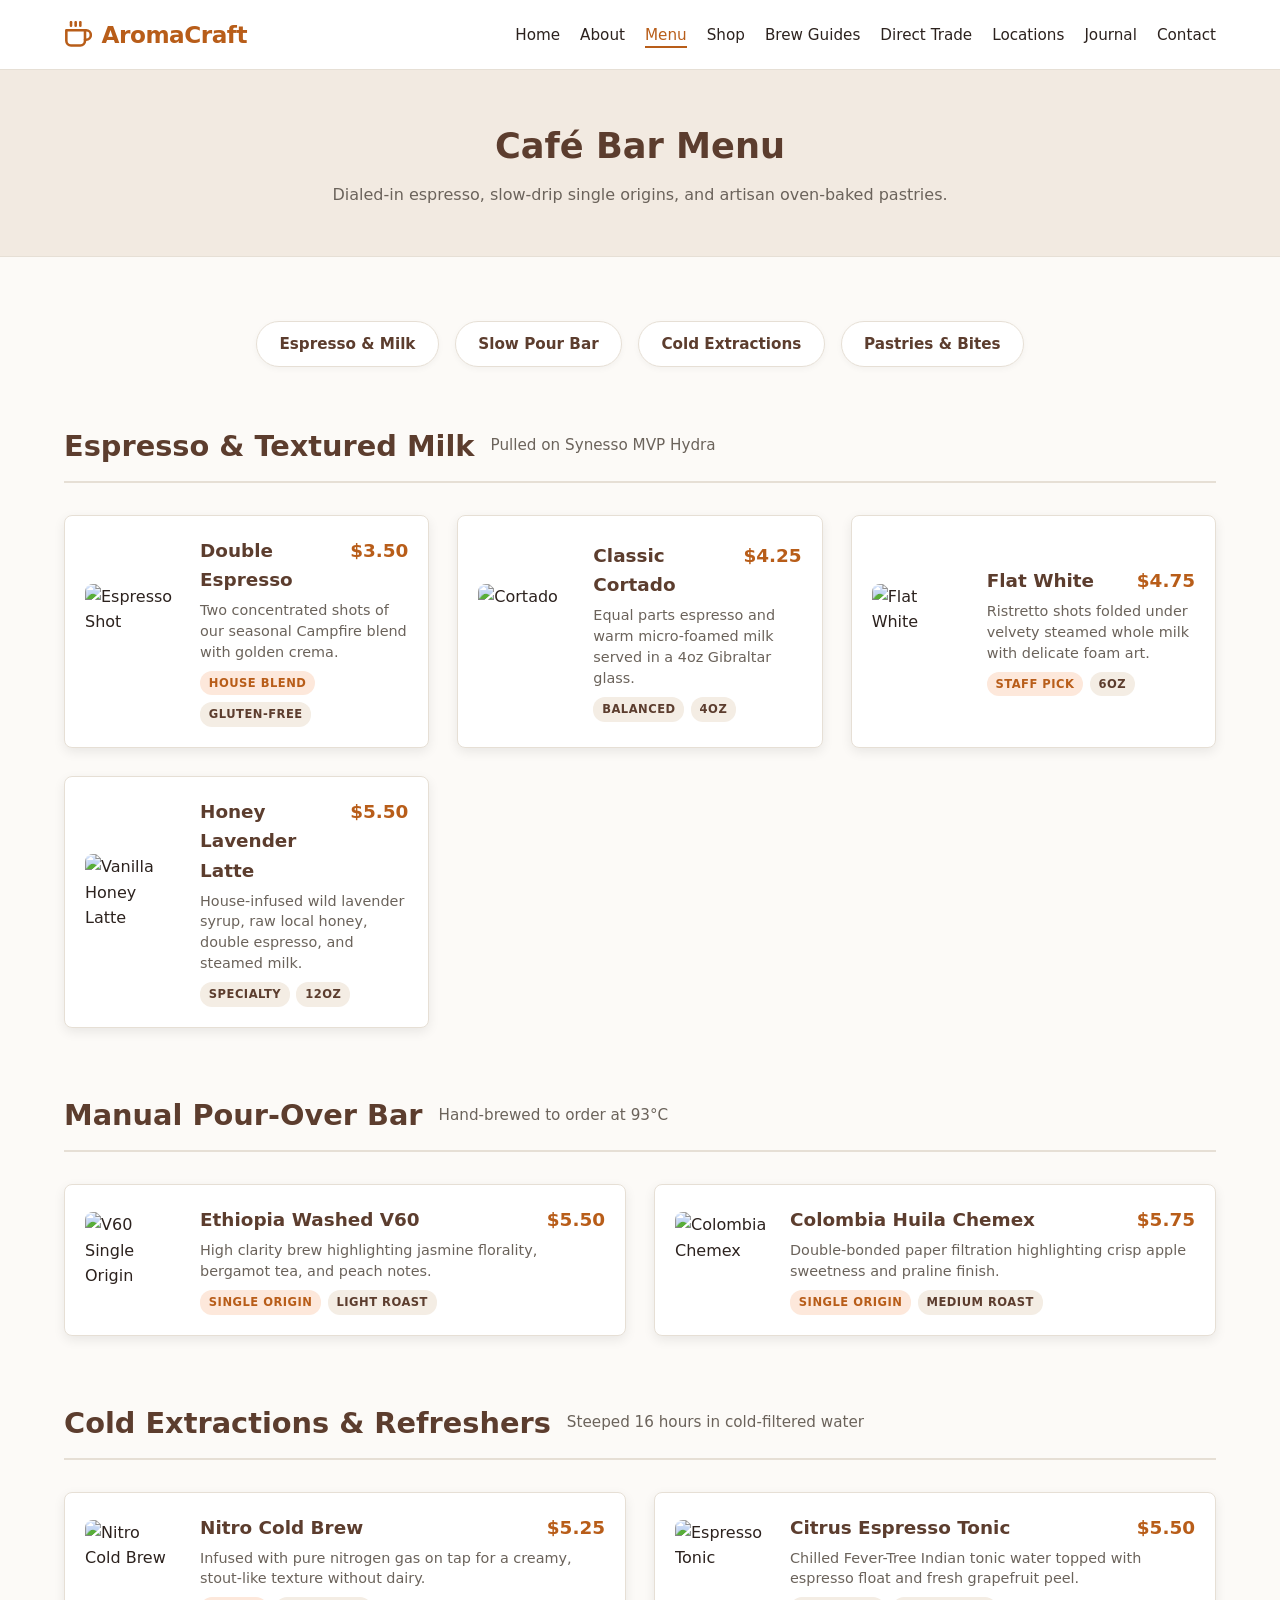
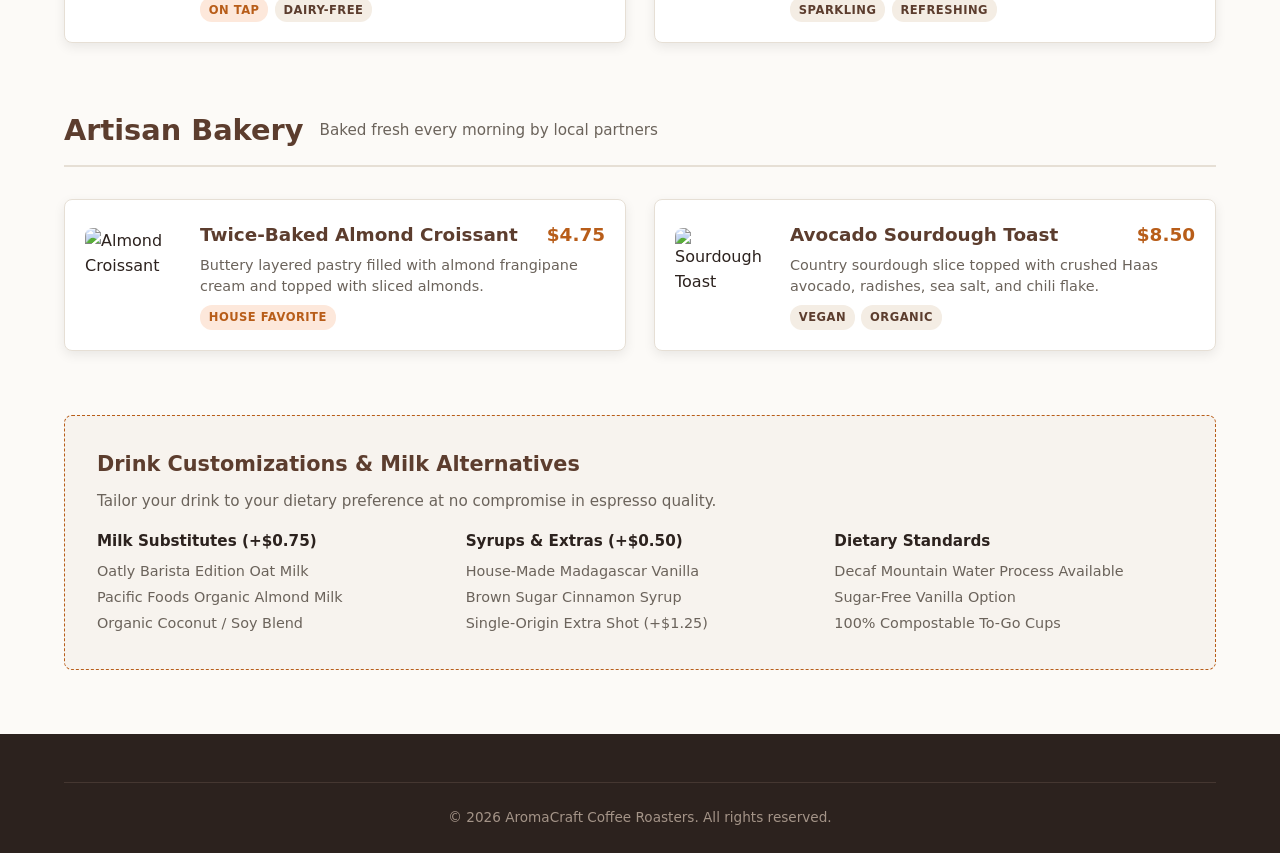
==== menu.html @ 823802d7 "Initial commit: 11-page coffee roastery website" ====
<!DOCTYPE html>
<html lang="en">
<head>
  <meta charset="UTF-8">
  <meta name="viewport" content="width=device-width, initial-scale=1.0">
  <title>Café Bar Menu | AromaCraft Roasters</title>
  <link rel="stylesheet" href="css/styles.css">
  <style>
    /* Specific Menu Layout Enhancements */
    .menu-nav {
      display: flex;
      justify-content: center;
      gap: 1rem;
      flex-wrap: wrap;
      margin-bottom: 3.5rem;
    }

    .menu-nav a {
      background: var(--surface);
      color: var(--primary);
      border: 1px solid var(--border);
      padding: 0.6rem 1.4rem;
      border-radius: 30px;
      font-weight: 600;
      font-size: 0.95rem;
      box-shadow: 0 2px 6px rgba(0,0,0,0.04);
      transition: all 0.25s ease;
    }

    .menu-nav a:hover {
      background: var(--secondary);
      color: #fff;
      border-color: var(--secondary);
      transform: translateY(-2px);
    }

    .menu-section {
      margin-bottom: 4rem;
    }

    .menu-section-header {
      display: flex;
      align-items: center;
      gap: 1rem;
      margin-bottom: 2rem;
      padding-bottom: 0.75rem;
      border-bottom: 2px solid var(--border);
    }

    .menu-section-header h2 {
      font-size: 1.8rem;
      color: var(--primary);
    }

    .menu-section-header span {
      color: var(--muted);
      font-size: 0.95rem;
    }

    /* Menu Items Grid */
    .menu-grid {
      display: grid;
      grid-template-columns: repeat(auto-fit, minmax(340px, 1fr));
      gap: 1.75rem;
    }

    .menu-item {
      background: var(--surface);
      border: 1px solid var(--border);
      border-radius: var(--radius);
      padding: 1.25rem;
      display: flex;
      gap: 1.25rem;
      align-items: center;
      box-shadow: var(--shadow);
      transition: transform 0.25s ease, box-shadow 0.25s ease, border-color 0.25s ease;
    }

    .menu-item:hover {
      transform: translateY(-4px);
      box-shadow: 0 10px 20px rgba(44, 34, 30, 0.08);
      border-color: rgba(184, 93, 25, 0.35);
    }

    .menu-item-img {
      width: 95px;
      height: 95px;
      border-radius: var(--radius);
      object-fit: cover;
      flex-shrink: 0;
    }

    .menu-item-info {
      flex-grow: 1;
    }

    .menu-item-top {
      display: flex;
      justify-content: space-between;
      align-items: baseline;
      margin-bottom: 0.35rem;
    }

    .menu-item-title {
      font-size: 1.15rem;
      font-weight: 700;
      color: var(--primary);
    }

    .menu-item-price {
      font-weight: 800;
      color: var(--secondary);
      font-size: 1.15rem;
      white-space: nowrap;
      margin-left: 0.5rem;
    }

    .menu-item-desc {
      color: var(--muted);
      font-size: 0.9rem;
      line-height: 1.45;
      margin-bottom: 0.5rem;
    }

    .tag-container {
      display: flex;
      gap: 0.4rem;
      flex-wrap: wrap;
    }

    .tag {
      font-size: 0.72rem;
      font-weight: 700;
      text-transform: uppercase;
      letter-spacing: 0.5px;
      padding: 0.2rem 0.55rem;
      border-radius: 12px;
      background: #f4ede4;
      color: var(--primary);
    }

    .tag.highlight {
      background: #fde8db;
      color: var(--secondary);
    }

    /* Customize Add-ons Box */
    .custom-box {
      background: #f7f3ee;
      border: 1px dashed var(--secondary);
      border-radius: var(--radius);
      padding: 2rem;
      margin-top: 3rem;
    }

    .custom-box h3 {
      color: var(--primary);
      margin-bottom: 0.5rem;
      font-size: 1.3rem;
    }

    .custom-grid {
      display: grid;
      grid-template-columns: repeat(auto-fit, minmax(200px, 1fr));
      gap: 1.25rem;
      margin-top: 1rem;
    }

    .custom-col strong {
      display: block;
      color: var(--dark);
      font-size: 0.95rem;
      margin-bottom: 0.35rem;
    }

    .custom-col ul {
      list-style: none;
      font-size: 0.9rem;
      color: var(--muted);
      line-height: 1.8;
    }

    @media (max-width: 600px) {
      .menu-item {
        flex-direction: column;
        align-items: flex-start;
      }
      .menu-item-img {
        width: 100%;
        height: 160px;
      }
    }
  </style>
</head>
<body>

  <!-- Sticky Header with Animated Logo -->
  <header>
    <div class="container nav-container">
      <a href="index.html" class="logo">
        <svg class="logo-icon" viewBox="0 0 24 24" fill="none" stroke="currentColor" stroke-width="2" stroke-linecap="round" stroke-linejoin="round">
          <path d="M18 8h1a4 4 0 0 1 0 8h-1"></path>
          <path d="M2 8h16v9a4 4 0 0 1-4 4H6a4 4 0 0 1-4-4V8z"></path>
          <line x1="6" y1="1" x2="6" y2="4"></line>
          <line x1="10" y1="1" x2="10" y2="4"></line>
          <line x1="14" y1="1" x2="14" y2="4"></line>
        </svg>
        <span>Aroma<span class="logo-accent">Craft</span></span>
      </a>
      <nav>
        <ul>
          <li><a href="index.html">Home</a></li>
          <li><a href="about.html">About</a></li>
          <li><a href="menu.html" class="active">Menu</a></li>
          <li><a href="shop.html">Shop</a></li>
          <li><a href="brewing-guides.html">Brew Guides</a></li>
          <li><a href="sustainability.html">Direct Trade</a></li>
          <li><a href="locations.html">Locations</a></li>
          <li><a href="blog.html">Journal</a></li>
          <li><a href="contact.html">Contact</a></li>
        </ul>
      </nav>
    </div>
  </header>

  <main>
    <div class="page-header">
      <div class="container">
        <h1>Café Bar Menu</h1>
        <p>Dialed-in espresso, slow-drip single origins, and artisan oven-baked pastries.</p>
      </div>
    </div>

    <section class="section-padding container">
      
      <!-- Quick Navigation Anchors -->
      <div class="menu-nav">
        <a href="#espresso">Espresso &amp; Milk</a>
        <a href="#slowbar">Slow Pour Bar</a>
        <a href="#cold">Cold Extractions</a>
        <a href="#pastries">Pastries &amp; Bites</a>
      </div>

      <!-- Section 1: Espresso -->
      <div class="menu-section" id="espresso">
        <div class="menu-section-header">
          <h2>Espresso &amp; Textured Milk</h2>
          <span>Pulled on Synesso MVP Hydra</span>
        </div>

        <div class="menu-grid">
          <div class="menu-item">
            <img class="menu-item-img" src="https://images.unsplash.com/photo-1514432324607-a09d9b4aefdd?auto=format&fit=crop&w=300&q=80" alt="Espresso Shot">
            <div class="menu-item-info">
              <div class="menu-item-top">
                <span class="menu-item-title">Double Espresso</span>
                <span class="menu-item-price">$3.50</span>
              </div>
              <p class="menu-item-desc">Two concentrated shots of our seasonal Campfire blend with golden crema.</p>
              <div class="tag-container">
                <span class="tag highlight">House Blend</span>
                <span class="tag">Gluten-Free</span>
              </div>
            </div>
          </div>

          <div class="menu-item">
            <img class="menu-item-img" src="https://images.unsplash.com/photo-1534778101976-62847782c213?auto=format&fit=crop&w=300&q=80" alt="Cortado">
            <div class="menu-item-info">
              <div class="menu-item-top">
                <span class="menu-item-title">Classic Cortado</span>
                <span class="menu-item-price">$4.25</span>
              </div>
              <p class="menu-item-desc">Equal parts espresso and warm micro-foamed milk served in a 4oz Gibraltar glass.</p>
              <div class="tag-container">
                <span class="tag">Balanced</span>
                <span class="tag">4oz</span>
              </div>
            </div>
          </div>

          <div class="menu-item">
            <img class="menu-item-img" src="https://images.unsplash.com/photo-1577968897966-3d4325b36b61?auto=format&fit=crop&w=300&q=80" alt="Flat White">
            <div class="menu-item-info">
              <div class="menu-item-top">
                <span class="menu-item-title">Flat White</span>
                <span class="menu-item-price">$4.75</span>
              </div>
              <p class="menu-item-desc">Ristretto shots folded under velvety steamed whole milk with delicate foam art.</p>
              <div class="tag-container">
                <span class="tag highlight">Staff Pick</span>
                <span class="tag">6oz</span>
              </div>
            </div>
          </div>

          <div class="menu-item">
            <img class="menu-item-img" src="https://images.unsplash.com/photo-1572442388796-11668a67e53d?auto=format&fit=crop&w=300&q=80" alt="Vanilla Honey Latte">
            <div class="menu-item-info">
              <div class="menu-item-top">
                <span class="menu-item-title">Honey Lavender Latte</span>
                <span class="menu-item-price">$5.50</span>
              </div>
              <p class="menu-item-desc">House-infused wild lavender syrup, raw local honey, double espresso, and steamed milk.</p>
              <div class="tag-container">
                <span class="tag">Specialty</span>
                <span class="tag">12oz</span>
              </div>
            </div>
          </div>
        </div>
      </div>

      <!-- Section 2: Slow Pour Bar -->
      <div class="menu-section" id="slowbar">
        <div class="menu-section-header">
          <h2>Manual Pour-Over Bar</h2>
          <span>Hand-brewed to order at 93°C</span>
        </div>

        <div class="menu-grid">
          <div class="menu-item">
            <img class="menu-item-img" src="https://images.unsplash.com/photo-1517701550927-30cf4ba1dba5?auto=format&fit=crop&w=300&q=80" alt="V60 Single Origin">
            <div class="menu-item-info">
              <div class="menu-item-top">
                <span class="menu-item-title">Ethiopia Washed V60</span>
                <span class="menu-item-price">$5.50</span>
              </div>
              <p class="menu-item-desc">High clarity brew highlighting jasmine florality, bergamot tea, and peach notes.</p>
              <div class="tag-container">
                <span class="tag highlight">Single Origin</span>
                <span class="tag">Light Roast</span>
              </div>
            </div>
          </div>

          <div class="menu-item">
            <img class="menu-item-img" src="https://images.unsplash.com/photo-1544787219-7f47ccb76574?auto=format&fit=crop&w=300&q=80" alt="Colombia Chemex">
            <div class="menu-item-info">
              <div class="menu-item-top">
                <span class="menu-item-title">Colombia Huila Chemex</span>
                <span class="menu-item-price">$5.75</span>
              </div>
              <p class="menu-item-desc">Double-bonded paper filtration highlighting crisp apple sweetness and praline finish.</p>
              <div class="tag-container">
                <span class="tag highlight">Single Origin</span>
                <span class="tag">Medium Roast</span>
              </div>
            </div>
          </div>
        </div>
      </div>

      <!-- Section 3: Cold Extractions -->
      <div class="menu-section" id="cold">
        <div class="menu-section-header">
          <h2>Cold Extractions &amp; Refreshers</h2>
          <span>Steeped 16 hours in cold-filtered water</span>
        </div>

        <div class="menu-grid">
          <div class="menu-item">
            <img class="menu-item-img" src="https://images.unsplash.com/photo-1517256064527-09c73fc73e38?auto=format&fit=crop&w=300&q=80" alt="Nitro Cold Brew">
            <div class="menu-item-info">
              <div class="menu-item-top">
                <span class="menu-item-title">Nitro Cold Brew</span>
                <span class="menu-item-price">$5.25</span>
              </div>
              <p class="menu-item-desc">Infused with pure nitrogen gas on tap for a creamy, stout-like texture without dairy.</p>
              <div class="tag-container">
                <span class="tag highlight">On Tap</span>
                <span class="tag">Dairy-Free</span>
              </div>
            </div>
          </div>

          <div class="menu-item">
            <img class="menu-item-img" src="https://images.unsplash.com/photo-1551024709-8f23befc6f87?auto=format&fit=crop&w=300&q=80" alt="Espresso Tonic">
            <div class="menu-item-info">
              <div class="menu-item-top">
                <span class="menu-item-title">Citrus Espresso Tonic</span>
                <span class="menu-item-price">$5.50</span>
              </div>
              <p class="menu-item-desc">Chilled Fever-Tree Indian tonic water topped with espresso float and fresh grapefruit peel.</p>
              <div class="tag-container">
                <span class="tag">Sparkling</span>
                <span class="tag">Refreshing</span>
              </div>
            </div>
          </div>
        </div>
      </div>

      <!-- Section 4: Pastries & Bites -->
      <div class="menu-section" id="pastries">
        <div class="menu-section-header">
          <h2>Artisan Bakery</h2>
          <span>Baked fresh every morning by local partners</span>
        </div>

        <div class="menu-grid">
          <div class="menu-item">
            <img class="menu-item-img" src="https://images.unsplash.com/photo-1555507036-ab1f4038808a?auto=format&fit=crop&w=300&q=80" alt="Almond Croissant">
            <div class="menu-item-info">
              <div class="menu-item-top">
                <span class="menu-item-title">Twice-Baked Almond Croissant</span>
                <span class="menu-item-price">$4.75</span>
              </div>
              <p class="menu-item-desc">Buttery layered pastry filled with almond frangipane cream and topped with sliced almonds.</p>
              <div class="tag-container">
                <span class="tag highlight">House Favorite</span>
              </div>
            </div>
          </div>

          <div class="menu-item">
            <img class="menu-item-img" src="https://images.unsplash.com/photo-1509440159596-0249088772ff?auto=format&fit=crop&w=300&q=80" alt="Sourdough Toast">
            <div class="menu-item-info">
              <div class="menu-item-top">
                <span class="menu-item-title">Avocado Sourdough Toast</span>
                <span class="menu-item-price">$8.50</span>
              </div>
              <p class="menu-item-desc">Country sourdough slice topped with crushed Haas avocado, radishes, sea salt, and chili flake.</p>
              <div class="tag-container">
                <span class="tag">Vegan</span>
                <span class="tag">Organic</span>
              </div>
            </div>
          </div>
        </div>
      </div>

      <!-- Customization Box -->
      <div class="custom-box">
        <h3>Drink Customizations &amp; Milk Alternatives</h3>
        <p style="color: var(--muted); font-size: 0.95rem;">Tailor your drink to your dietary preference at no compromise in espresso quality.</p>
        
        <div class="custom-grid">
          <div class="custom-col">
            <strong>Milk Substitutes (+$0.75)</strong>
            <ul>
              <li>Oatly Barista Edition Oat Milk</li>
              <li>Pacific Foods Organic Almond Milk</li>
              <li>Organic Coconut / Soy Blend</li>
            </ul>
          </div>
          <div class="custom-col">
            <strong>Syrups &amp; Extras (+$0.50)</strong>
            <ul>
              <li>House-Made Madagascar Vanilla</li>
              <li>Brown Sugar Cinnamon Syrup</li>
              <li>Single-Origin Extra Shot (+$1.25)</li>
            </ul>
          </div>
          <div class="custom-col">
            <strong>Dietary Standards</strong>
            <ul>
              <li>Decaf Mountain Water Process Available</li>
              <li>Sugar-Free Vanilla Option</li>
              <li>100% Compostable To-Go Cups</li>
            </ul>
          </div>
        </div>
      </div>

    </section>
  </main>

  <footer>
    <div class="container footer-bottom">
      <p>&copy; 2026 AromaCraft Coffee Roasters. All rights reserved.</p>
    </div>
  </footer>

</body>
</html>
---- css/styles.css ----
:root {
  --primary: #5c3d2e;
  --primary-hover: #452b20;
  --secondary: #b85d19;
  --accent: #e0a96d;
  --dark: #2c221e;
  --light: #fcfaf7;
  --surface: #ffffff;
  --muted: #6b635b;
  --border: #e6dfd5;
  --radius: 8px;
  --shadow: 0 4px 12px rgba(0, 0, 0, 0.08);
  --max-width: 1160px;
}

*, *::before, *::after {
  box-sizing: border-box;
  margin: 0;
  padding: 0;
}

body {
  font-family: system-ui, -apple-system, BlinkMacSystemFont, "Segoe UI", Roboto, sans-serif;
  line-height: 1.6;
  color: var(--dark);
  background-color: var(--light);
}

a {
  color: var(--secondary);
  text-decoration: none;
  transition: color 0.2s ease;
}

a:hover {
  color: var(--primary-hover);
}

img {
  max-width: 100%;
  height: auto;
  display: block;
}

.container {
  width: 90%;
  max-width: var(--max-width);
  margin-left: auto;
  margin-right: auto;
}

/* Header & Navigation */
header {
  background-color: var(--surface);
  border-bottom: 1px solid var(--border);
  position: sticky;
  top: 0;
  z-index: 1000;
}

.nav-container {
  display: flex;
  justify-content: space-between;
  align-items: center;
  padding: 1rem 0;
}

.logo {
  font-size: 1.4rem;
  font-weight: 700;
  color: var(--primary);
  letter-spacing: -0.5px;
}

.logo span {
  color: var(--secondary);
}

nav ul {
  display: flex;
  list-style: none;
  gap: 1.25rem;
  flex-wrap: wrap;
}

nav a {
  font-size: 0.95rem;
  font-weight: 500;
  color: var(--dark);
  padding: 0.35rem 0;
  border-bottom: 2px solid transparent;
}

nav a:hover,
nav a.active {
  color: var(--secondary);
  border-bottom-color: var(--secondary);
}

/* Hero Section */
.hero {
  background: linear-gradient(rgba(44, 34, 30, 0.8), rgba(44, 34, 30, 0.8)),
              url('https://images.unsplash.com/photo-1501339847302-ac426a4a7cbb?auto=format&fit=crop&w=1200&q=80') center/cover;
  color: #ffffff;
  padding: 6rem 0;
  text-align: center;
}

.hero h1 {
  font-size: 2.8rem;
  margin-bottom: 1rem;
}

.hero p {
  font-size: 1.2rem;
  max-width: 680px;
  margin: 0 auto 1.5rem auto;
  color: #e5ded6;
}

/* Page Banner */
.page-header {
  background-color: #f2eae1;
  padding: 3rem 0;
  text-align: center;
  border-bottom: 1px solid var(--border);
}

.page-header h1 {
  font-size: 2.2rem;
  color: var(--primary);
  margin-bottom: 0.5rem;
}

.page-header p {
  color: var(--muted);
}

/* Buttons */
.btn {
  display: inline-block;
  background-color: var(--secondary);
  color: #ffffff;
  padding: 0.75rem 1.5rem;
  border-radius: var(--radius);
  font-weight: 600;
  border: none;
  cursor: pointer;
  transition: background-color 0.2s ease;
}

.btn:hover {
  background-color: #9b4b12;
  color: #ffffff;
}

.btn-secondary {
  background-color: transparent;
  color: var(--primary);
  border: 1px solid var(--primary);
}

.btn-secondary:hover {
  background-color: var(--primary);
  color: #ffffff;
}

/* Card Grids */
.section-padding {
  padding: 4rem 0;
}

.section-title {
  text-align: center;
  margin-bottom: 2.5rem;
}

.section-title h2 {
  font-size: 2rem;
  color: var(--primary);
  margin-bottom: 0.5rem;
}

.grid-3 {
  display: grid;
  grid-template-columns: repeat(auto-fit, minmax(280px, 1fr));
  gap: 2rem;
}

.card {
  background: var(--surface);
  border: 1px solid var(--border);
  border-radius: var(--radius);
  padding: 1.5rem;
  box-shadow: var(--shadow);
  display: flex;
  flex-direction: column;
}

.card img {
  border-radius: var(--radius);
  margin-bottom: 1rem;
  height: 200px;
  width: 100%;
  object-fit: cover;
}

.card h3 {
  color: var(--primary);
  margin-bottom: 0.5rem;
}

.card p {
  color: var(--muted);
  font-size: 0.95rem;
  margin-bottom: 1rem;
  flex-grow: 1;
}

.card .price {
  font-size: 1.25rem;
  font-weight: 700;
  color: var(--secondary);
  margin-bottom: 1rem;
}

/* Tables (for Menu & Guides) */
.table-wrapper {
  overflow-x: auto;
  margin: 2rem 0;
}

table {
  width: 100%;
  border-collapse: collapse;
  background-color: var(--surface);
  border-radius: var(--radius);
  overflow: hidden;
  box-shadow: var(--shadow);
}

th, td {
  padding: 1rem 1.25rem;
  text-align: left;
  border-bottom: 1px solid var(--border);
}

th {
  background-color: var(--primary);
  color: #ffffff;
}

tr:nth-child(even) {
  background-color: #fbf9f6;
}

/* Forms */
.form-card {
  background: var(--surface);
  padding: 2.5rem;
  border-radius: var(--radius);
  border: 1px solid var(--border);
  max-width: 650px;
  margin: 0 auto;
  box-shadow: var(--shadow);
}

.form-group {
  margin-bottom: 1.25rem;
}

.form-group label {
  display: block;
  font-weight: 600;
  margin-bottom: 0.4rem;
  color: var(--dark);
}

.form-group input,
.form-group select,
.form-group textarea {
  width: 100%;
  padding: 0.75rem;
  border: 1px solid var(--border);
  border-radius: var(--radius);
  font-size: 1rem;
  font-family: inherit;
  background-color: #fff;
}

.form-group input:focus,
.form-group select:focus,
.form-group textarea:focus {
  outline: none;
  border-color: var(--secondary);
  box-shadow: 0 0 0 3px rgba(184, 93, 25, 0.15);
}

/* Footer */
footer {
  background-color: var(--dark);
  color: #e5ded6;
  padding: 3rem 0 1.5rem 0;
  margin-top: auto;
}

.footer-grid {
  display: grid;
  grid-template-columns: repeat(auto-fit, minmax(200px, 1fr));
  gap: 2rem;
  margin-bottom: 2rem;
}

.footer-col h4 {
  color: #ffffff;
  margin-bottom: 1rem;
  font-size: 1.1rem;
}

.footer-col ul {
  list-style: none;
}

.footer-col li {
  margin-bottom: 0.5rem;
}

.footer-col a {
  color: #bfaea0;
}

.footer-col a:hover {
  color: #ffffff;
}

.footer-bottom {
  border-top: 1px solid #453731;
  padding-top: 1.5rem;
  text-align: center;
  font-size: 0.85rem;
  color: #a49488;
}

/* Responsive adjustments */
@media (max-width: 768px) {
  .nav-container {
    flex-direction: column;
    gap: 1rem;
  }
  nav ul {
    justify-content: center;
    gap: 0.75rem;
  }
  .hero h1 {
    font-size: 2.1rem;
  }
}


/* 1. Global Smooth Scroll */
html {
  scroll-behavior: smooth;
}

/* 2. Keyframe Definitions */
@keyframes fadeIn {
  from {
    opacity: 0;
  }
  to {
    opacity: 1;
  }
}

@keyframes slideUpFade {
  from {
    opacity: 0;
    transform: translateY(24px);
  }
  to {
    opacity: 1;
    transform: translateY(0);
  }
}

@keyframes pulseGlow {
  0%, 100% {
    box-shadow: 0 0 0 0 rgba(184, 93, 25, 0.4);
  }
  50% {
    box-shadow: 0 0 0 10px rgba(184, 93, 25, 0);
  }
}

/* 3. Page Load & Section Entrance Effects */
main {
  animation: fadeIn 0.6s cubic-bezier(0.16, 1, 0.3, 1) forwards;
}

.hero h1,
.page-header h1 {
  animation: slideUpFade 0.7s cubic-bezier(0.16, 1, 0.3, 1) forwards;
}

.hero p,
.page-header p {
  animation: slideUpFade 0.85s cubic-bezier(0.16, 1, 0.3, 1) forwards;
}

.hero .btn {
  animation: slideUpFade 1s cubic-bezier(0.16, 1, 0.3, 1) forwards,
             pulseGlow 2.5s infinite 1.5s;
}

/* 4. Glassmorphism & Header Polish */
header {
  backdrop-filter: blur(8px);
  -webkit-backdrop-filter: blur(8px);
  background-color: rgba(255, 255, 255, 0.92);
  transition: all 0.3s ease;
}

/* 5. Animated Nav Underline */
nav a {
  position: relative;
  border-bottom: none !important; /* Replaces static border */
  padding-bottom: 4px;
}

nav a::after {
  content: "";
  position: absolute;
  bottom: 0;
  left: 0;
  width: 100%;
  height: 2px;
  background-color: var(--secondary);
  transform: scaleX(0);
  transform-origin: right;
  transition: transform 0.3s cubic-bezier(0.65, 0, 0.35, 1);
}

nav a:hover::after,
nav a.active::after {
  transform: scaleX(1);
  transform-origin: left;
}

/* 6. Card Hover Depth & Image Zoom */
.card {
  position: relative;
  overflow: hidden;
  transition: transform 0.35s cubic-bezier(0.16, 1, 0.3, 1),
              box-shadow 0.35s cubic-bezier(0.16, 1, 0.3, 1),
              border-color 0.3s ease;
}

.card:hover {
  transform: translateY(-8px);
  box-shadow: 0 14px 28px rgba(44, 34, 30, 0.14);
  border-color: rgba(184, 93, 25, 0.3);
}

.card img {
  transition: transform 0.45s cubic-bezier(0.16, 1, 0.3, 1);
}

.card:hover img {
  transform: scale(1.05);
}

/* 7. Button Hover Micro-Interactions */
.btn {
  position: relative;
  transition: transform 0.2s ease, background-color 0.2s ease, box-shadow 0.2s ease;
  overflow: hidden;
}

.btn:hover {
  transform: translateY(-2px);
  box-shadow: 0 6px 16px rgba(184, 93, 25, 0.3);
}

.btn:active {
  transform: translateY(0);
}

/* 8. Table Row & Form Smooth Highlights */
table tbody tr {
  transition: background-color 0.2s ease;
}

table tbody tr:hover {
  background-color: #f5ebe0;
}

.form-group input,
.form-group select,
.form-group textarea {
  transition: border-color 0.25s ease, box-shadow 0.25s ease;
}

.logo {
  display: inline-flex;
  align-items: center;
  gap: 0.6rem;
  font-size: 1.45rem;
  font-weight: 800;
  color: var(--primary);
  letter-spacing: -0.5px;
  text-decoration: none;
  transition: transform 0.25s ease;
}

.logo-icon {
  width: 28px;
  height: 28px;
  color: var(--secondary);
  stroke-width: 2.2;
  transition: transform 0.3s cubic-bezier(0.34, 1.56, 0.64, 1), stroke 0.25s ease;
}

.logo .logo-accent {
  color: var(--secondary);
}

/* Hover Interaction */
.logo:hover {
  transform: scale(1.02);
}

.logo:hover .logo-icon {
  transform: rotate(-10deg) scale(1.1);
  color: var(--primary);
}

/* Floating Steam Animation */
@keyframes steamRise {
  0%, 100% {
    transform: translateY(0);
    opacity: 0.7;
  }
  50% {
    transform: translateY(-2px);
    opacity: 1;
  }
}

.logo-icon line {
  animation: steamRise 2s ease-in-out infinite;
}

.logo-icon line:nth-child(4) {
  animation-delay: 0.3s;
}

.logo-icon line:nth-child(5) {
  animation-delay: 0.6s;
}
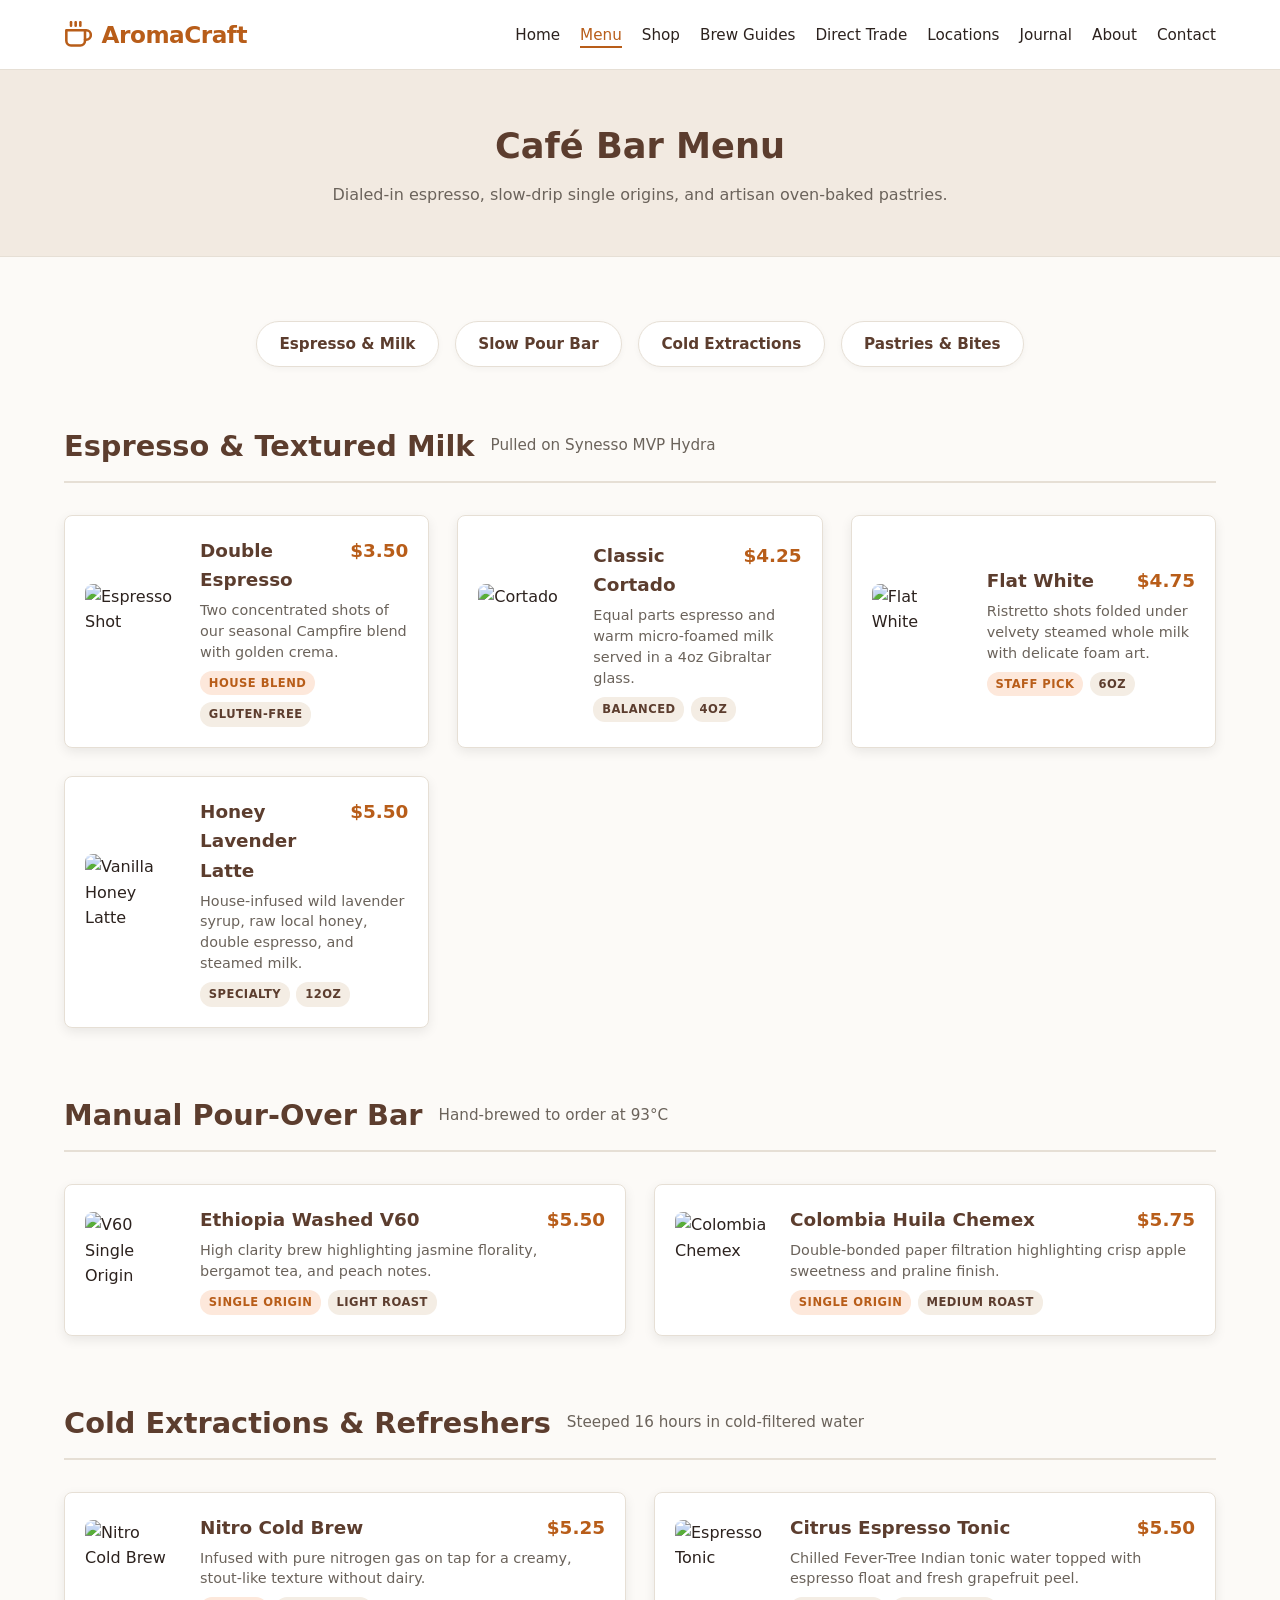
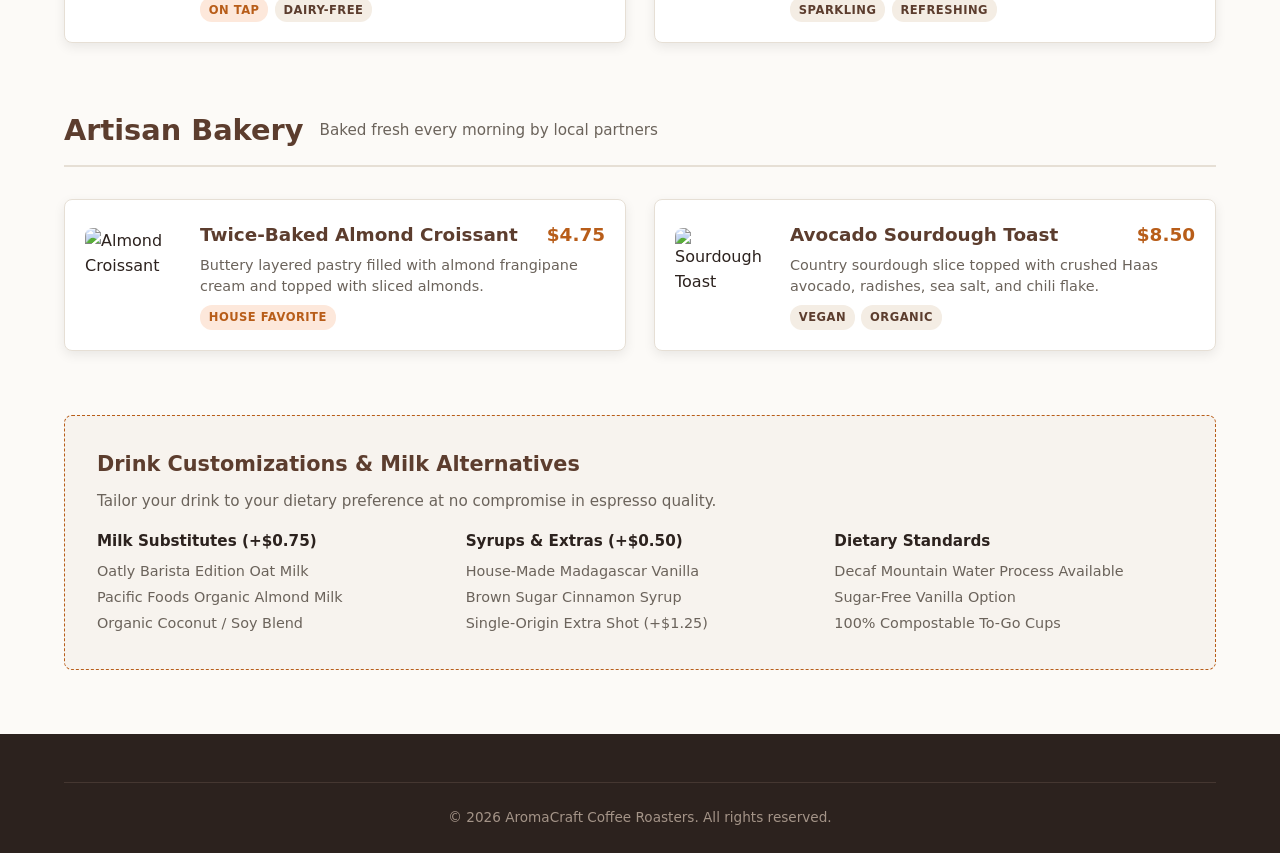
==== commit 549e20bf: "Update page with improved styling and structure" ====
--- a/menu.html
+++ b/menu.html
@@ -210,13 +210,13 @@
       <nav>
         <ul>
           <li><a href="index.html">Home</a></li>
-          <li><a href="about.html">About</a></li>
           <li><a href="menu.html" class="active">Menu</a></li>
           <li><a href="shop.html">Shop</a></li>
           <li><a href="brewing-guides.html">Brew Guides</a></li>
           <li><a href="sustainability.html">Direct Trade</a></li>
           <li><a href="locations.html">Locations</a></li>
           <li><a href="blog.html">Journal</a></li>
+          <li><a href="about.html">About</a></li>
           <li><a href="contact.html">Contact</a></li>
         </ul>
       </nav>
